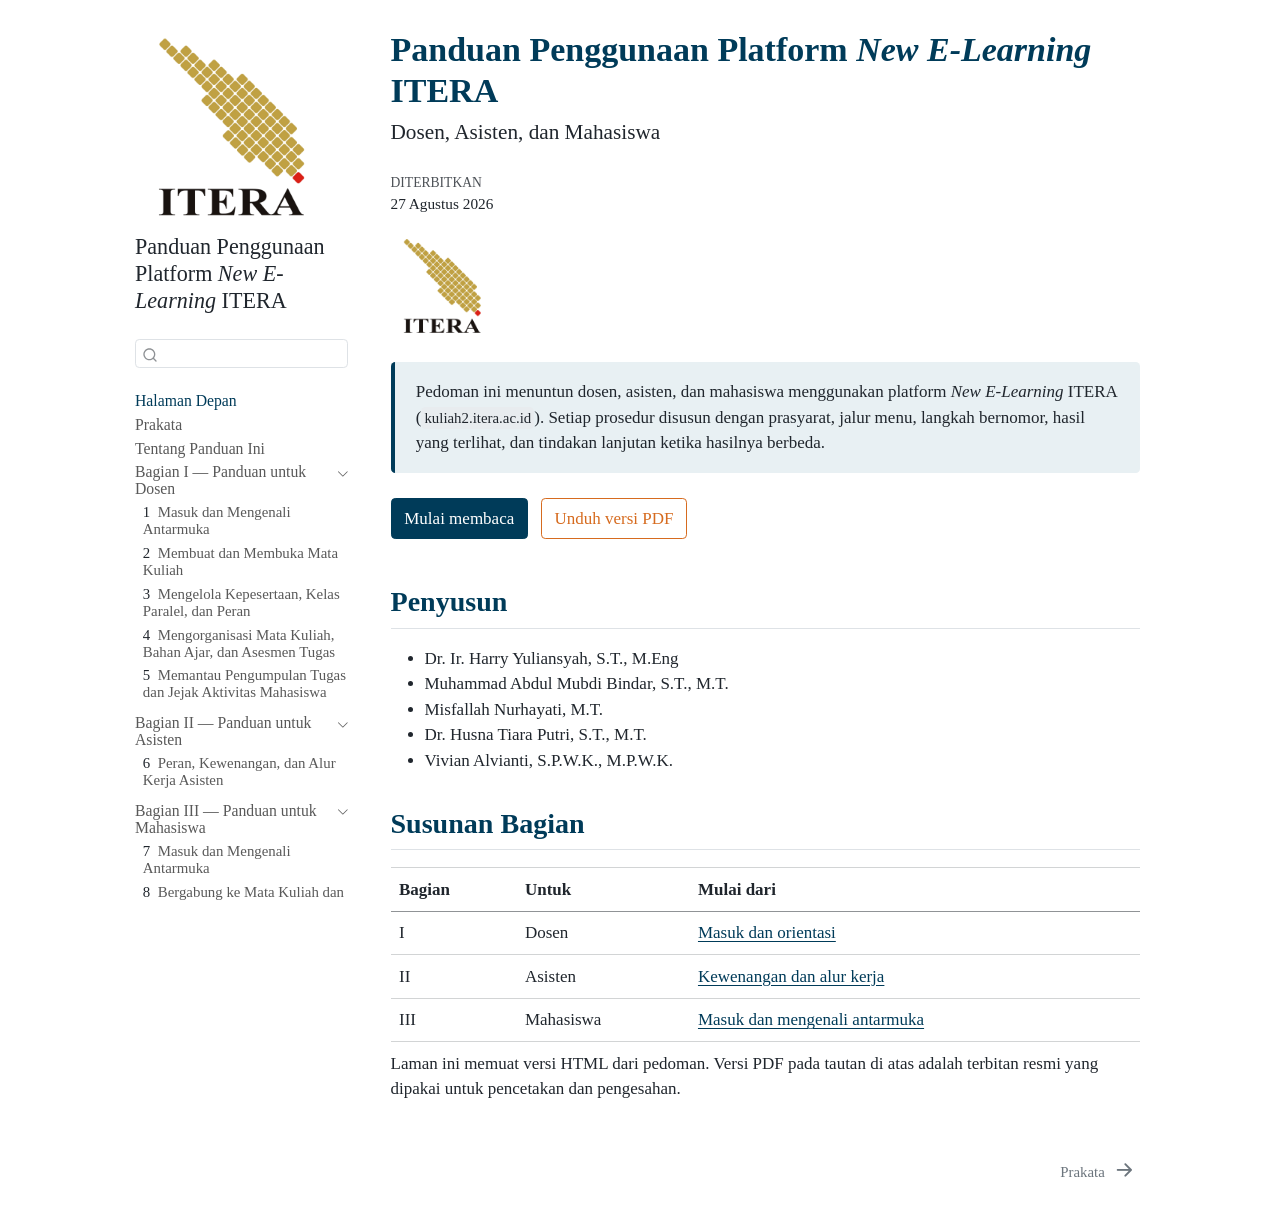
==== docs/index.html @ 7b5446f5 "build(terbit): terbitkan pedoman sebagai laman di docs/ Pedoman sebelumnya hanya terbit sebagai PDF." ====
<!DOCTYPE html>
<html xmlns="http://www.w3.org/1999/xhtml" lang="id" xml:lang="id"><head>

<meta charset="utf-8">
<meta name="generator" content="quarto-1.10.19">

<meta name="viewport" content="width=device-width, initial-scale=1.0, user-scalable=yes">


<title>Panduan Penggunaan Platform New E-Learning ITERA</title>
<style>
/* Default styles provided by pandoc.
** See https://pandoc.org/MANUAL.html#variables-for-html for config info.
*/
span.smallcaps{font-variant: small-caps;}
div.columns{display: flex; gap: 1.5em;}
div.column{flex: auto;}
@media screen {
div.columns{gap: min(4vw, 1.5em);}
div.column{overflow-x: auto;}
}
div.hanging-indent{margin-left: 1.5em; text-indent: -1.5em;}
ul.task-list{list-style: none;}
ul.task-list li input[type="checkbox"] {
  width: 0.8em;
  margin: 0 0.8em 0.2em -1em; /* quarto-specific, see https://github.com/quarto-dev/quarto-cli/issues/4556 */ 
  vertical-align: middle;
}
</style>


<script src="site_libs/quarto-nav/quarto-nav.js"></script>
<script src="site_libs/quarto-nav/headroom.min.js"></script>
<script src="site_libs/clipboard/clipboard.min.js"></script>
<script src="site_libs/quarto-search/autocomplete.umd.js"></script>
<script src="site_libs/quarto-search/fuse.min.js"></script>
<script src="site_libs/quarto-search/quarto-search.js"></script>
<meta name="quarto:offset" content="./">
<link href="./prakata.html" rel="next">
<script src="site_libs/quarto-html/quarto.js" type="module"></script>
<script src="site_libs/quarto-html/tabsets/tabsets.js" type="module"></script>
<script src="site_libs/quarto-html/popper.min.js"></script>
<script src="site_libs/quarto-html/tippy.umd.min.js"></script>
<script src="site_libs/quarto-html/anchor.min.js"></script>
<link href="site_libs/quarto-html/tippy.css" rel="stylesheet">
<link href="site_libs/quarto-html/quarto-syntax-highlighting-ee0d825c001f130fb265e92dcb17fa1f.css" rel="stylesheet" class="quarto-color-scheme" id="quarto-text-highlighting-styles">
<link href="site_libs/quarto-html/quarto-syntax-highlighting-dark-86a2d7ae3330a5c8f2af512998a51a4c.css" rel="stylesheet" class="quarto-color-scheme quarto-color-alternate" id="quarto-text-highlighting-styles">
<link href="site_libs/quarto-html/quarto-syntax-highlighting-ee0d825c001f130fb265e92dcb17fa1f.css" rel="stylesheet" class="quarto-color-scheme-extra" id="quarto-text-highlighting-styles">
<script src="site_libs/bootstrap/bootstrap.min.js"></script>
<link href="site_libs/bootstrap/bootstrap-icons.css" rel="stylesheet">
<link href="site_libs/bootstrap/bootstrap-3ed409b4e100c8c12b97e3dce972414c.min.css" rel="stylesheet" append-hash="true" class="quarto-color-scheme" id="quarto-bootstrap" data-mode="light">
<link href="site_libs/bootstrap/bootstrap-dark-3ed409b4e100c8c12b97e3dce972414c.min.css" rel="stylesheet" append-hash="true" class="quarto-color-scheme quarto-color-alternate" id="quarto-bootstrap" data-mode="light">
<link href="site_libs/bootstrap/bootstrap-3ed409b4e100c8c12b97e3dce972414c.min.css" rel="stylesheet" append-hash="true" class="quarto-color-scheme-extra" id="quarto-bootstrap" data-mode="light">
<script id="quarto-search-options" type="application/json">{
  "location": "sidebar",
  "copy-button": false,
  "collapse-after": 3,
  "panel-placement": "start",
  "type": "textbox",
  "limit": 50,
  "keyboard-shortcut": [
    "f",
    "/",
    "s"
  ],
  "show-item-context": false,
  "language": {
    "search-no-results-text": "Tidak ada hasil",
    "search-matching-documents-text": "dokumen cocok",
    "search-copy-link-title": "Salin tautan untuk mencari",
    "search-hide-matches-text": "Sembunyikan kecocokan lainnya",
    "search-more-match-text": "kecocokan lainnya di dokumen ini",
    "search-more-matches-text": "kecocokan lainnya di dokumen ini",
    "search-clear-button-title": "Hapus",
    "search-text-placeholder": "",
    "search-detached-cancel-button-title": "Batal",
    "search-submit-button-title": "Kirim",
    "search-label": "Mencari"
  }
}</script>


<link rel="stylesheet" href="_shared/laman.css">
</head>

<body class="nav-sidebar floating fullcontent quarto-light">

<div id="quarto-search-results"></div>
  <header id="quarto-header" class="headroom fixed-top">
  <nav class="quarto-secondary-nav">
    <div class="container-fluid d-flex">
      <button type="button" class="quarto-btn-toggle btn" data-bs-toggle="collapse" role="button" data-bs-target=".quarto-sidebar-collapse-item" aria-controls="quarto-sidebar" aria-expanded="false" aria-label="Alihkan bilah sisi" onclick="if (window.quartoToggleHeadroom) { window.quartoToggleHeadroom(); }">
        <i class="bi bi-layout-text-sidebar-reverse"></i>
      </button>
        <nav class="quarto-page-breadcrumbs" aria-label="breadcrumb"><ol class="breadcrumb"><li class="breadcrumb-item"><a href="./index.html">Halaman Depan</a></li></ol></nav>
        <a class="flex-grow-1" role="navigation" data-bs-toggle="collapse" data-bs-target=".quarto-sidebar-collapse-item" aria-controls="quarto-sidebar" aria-expanded="false" aria-label="Alihkan bilah sisi" onclick="if (window.quartoToggleHeadroom) { window.quartoToggleHeadroom(); }">      
        </a>
      <button type="button" class="btn quarto-search-button" aria-label="Mencari" onclick="window.quartoOpenSearch();">
        <i class="bi bi-search"></i>
      </button>
    </div>
  </nav>
</header>
<!-- content -->
<div id="quarto-content" class="quarto-container page-columns page-rows-contents page-layout-article">
<!-- sidebar -->
  <nav id="quarto-sidebar" class="sidebar collapse collapse-horizontal quarto-sidebar-collapse-item sidebar-navigation floating overflow-auto">
    <div class="pt-lg-2 mt-2 text-left sidebar-header sidebar-header-stacked">
      <a href="./index.html" class="sidebar-logo-link">
      <img src="./assets/images/logo-itera.png" alt="" class="sidebar-logo light-content py-0 d-lg-inline d-none">
      <img src="./assets/images/logo-itera.png" alt="" class="sidebar-logo dark-content py-0 d-lg-inline d-none">
      </a>
    <div class="sidebar-title mb-0 py-0">
      <a href="./">Panduan Penggunaan Platform <em>New E-Learning</em> ITERA</a> 
    </div>
      </div>
        <div class="mt-2 flex-shrink-0 align-items-center">
        <div class="sidebar-search">
        <div id="quarto-search" class="" title="Mencari"></div>
        </div>
        </div>
    <div class="sidebar-menu-container"> 
    <ul class="list-unstyled mt-1">
        <li class="sidebar-item">
  <div class="sidebar-item-container"> 
  <a href="./index.html" class="sidebar-item-text sidebar-link active">
 <span class="menu-text">Halaman Depan</span></a>
  </div>
</li>
        <li class="sidebar-item">
  <div class="sidebar-item-container"> 
  <a href="./prakata.html" class="sidebar-item-text sidebar-link">
 <span class="menu-text">Prakata</span></a>
  </div>
</li>
        <li class="sidebar-item">
  <div class="sidebar-item-container"> 
  <a href="./tentang-panduan.html" class="sidebar-item-text sidebar-link">
 <span class="menu-text">Tentang Panduan Ini</span></a>
  </div>
</li>
        <li class="sidebar-item sidebar-item-section">
      <div class="sidebar-item-container"> 
            <a class="sidebar-item-text sidebar-link text-start" data-bs-toggle="collapse" data-bs-target="#quarto-sidebar-section-1" role="navigation" aria-expanded="true">
 <span class="menu-text">Bagian I — Panduan untuk Dosen</span></a>
          <a class="sidebar-item-toggle text-start" data-bs-toggle="collapse" data-bs-target="#quarto-sidebar-section-1" role="navigation" aria-expanded="true" aria-label="Alihkan bagian">
            <i class="bi bi-chevron-right ms-2"></i>
          </a> 
      </div>
      <ul id="quarto-sidebar-section-1" class="collapse list-unstyled sidebar-section depth1 show">  
          <li class="sidebar-item">
  <div class="sidebar-item-container"> 
  <a href="./dosen/01-login-orientasi.html" class="sidebar-item-text sidebar-link">
 <span class="menu-text"><span class="chapter-number">1</span>&nbsp; <span class="chapter-title">Masuk dan Mengenali Antarmuka</span></span></a>
  </div>
</li>
          <li class="sidebar-item">
  <div class="sidebar-item-container"> 
  <a href="./dosen/02-mata-kuliah.html" class="sidebar-item-text sidebar-link">
 <span class="menu-text"><span class="chapter-number">2</span>&nbsp; <span class="chapter-title">Membuat dan Membuka Mata Kuliah</span></span></a>
  </div>
</li>
          <li class="sidebar-item">
  <div class="sidebar-item-container"> 
  <a href="./dosen/03-kepesertaan-kelas-dan-peran.html" class="sidebar-item-text sidebar-link">
 <span class="menu-text"><span class="chapter-number">3</span>&nbsp; <span class="chapter-title">Mengelola Kepesertaan, Kelas Paralel, dan Peran</span></span></a>
  </div>
</li>
          <li class="sidebar-item">
  <div class="sidebar-item-container"> 
  <a href="./dosen/04-organisasi-materi-dan-asesmen.html" class="sidebar-item-text sidebar-link">
 <span class="menu-text"><span class="chapter-number">4</span>&nbsp; <span class="chapter-title">Mengorganisasi Mata Kuliah, Bahan Ajar, dan Asesmen Tugas</span></span></a>
  </div>
</li>
          <li class="sidebar-item">
  <div class="sidebar-item-container"> 
  <a href="./dosen/05-pemantauan-dan-laporan.html" class="sidebar-item-text sidebar-link">
 <span class="menu-text"><span class="chapter-number">5</span>&nbsp; <span class="chapter-title">Memantau Pengumpulan Tugas dan Jejak Aktivitas Mahasiswa</span></span></a>
  </div>
</li>
      </ul>
  </li>
        <li class="sidebar-item sidebar-item-section">
      <div class="sidebar-item-container"> 
            <a class="sidebar-item-text sidebar-link text-start" data-bs-toggle="collapse" data-bs-target="#quarto-sidebar-section-2" role="navigation" aria-expanded="true">
 <span class="menu-text">Bagian II — Panduan untuk Asisten</span></a>
          <a class="sidebar-item-toggle text-start" data-bs-toggle="collapse" data-bs-target="#quarto-sidebar-section-2" role="navigation" aria-expanded="true" aria-label="Alihkan bagian">
            <i class="bi bi-chevron-right ms-2"></i>
          </a> 
      </div>
      <ul id="quarto-sidebar-section-2" class="collapse list-unstyled sidebar-section depth1 show">  
          <li class="sidebar-item">
  <div class="sidebar-item-container"> 
  <a href="./asisten/01-kewenangan-dan-alur-kerja.html" class="sidebar-item-text sidebar-link">
 <span class="menu-text"><span class="chapter-number">6</span>&nbsp; <span class="chapter-title">Peran, Kewenangan, dan Alur Kerja Asisten</span></span></a>
  </div>
</li>
      </ul>
  </li>
        <li class="sidebar-item sidebar-item-section">
      <div class="sidebar-item-container"> 
            <a class="sidebar-item-text sidebar-link text-start" data-bs-toggle="collapse" data-bs-target="#quarto-sidebar-section-3" role="navigation" aria-expanded="true">
 <span class="menu-text">Bagian III — Panduan untuk Mahasiswa</span></a>
          <a class="sidebar-item-toggle text-start" data-bs-toggle="collapse" data-bs-target="#quarto-sidebar-section-3" role="navigation" aria-expanded="true" aria-label="Alihkan bagian">
            <i class="bi bi-chevron-right ms-2"></i>
          </a> 
      </div>
      <ul id="quarto-sidebar-section-3" class="collapse list-unstyled sidebar-section depth1 show">  
          <li class="sidebar-item">
  <div class="sidebar-item-container"> 
  <a href="./mahasiswa/login-dan-orientasi.html" class="sidebar-item-text sidebar-link">
 <span class="menu-text"><span class="chapter-number">7</span>&nbsp; <span class="chapter-title">Masuk dan Mengenali Antarmuka</span></span></a>
  </div>
</li>
          <li class="sidebar-item">
  <div class="sidebar-item-container"> 
  <a href="./mahasiswa/bergabung-dan-kelompok.html" class="sidebar-item-text sidebar-link">
 <span class="menu-text"><span class="chapter-number">8</span>&nbsp; <span class="chapter-title">Bergabung ke Mata Kuliah dan Kelompok</span></span></a>
  </div>
</li>
          <li class="sidebar-item">
  <div class="sidebar-item-container"> 
  <a href="./mahasiswa/materi-dan-aktivitas.html" class="sidebar-item-text sidebar-link">
 <span class="menu-text"><span class="chapter-number">9</span>&nbsp; <span class="chapter-title">Mengenal Bahan Ajar dan Menyiapkan Tugas</span></span></a>
  </div>
</li>
          <li class="sidebar-item">
  <div class="sidebar-item-container"> 
  <a href="./mahasiswa/pengumpulan-tugas.html" class="sidebar-item-text sidebar-link">
 <span class="menu-text"><span class="chapter-number">10</span>&nbsp; <span class="chapter-title">Mengumpulkan Tugas dan Mengerjakan Kuis</span></span></a>
  </div>
</li>
      </ul>
  </li>
    </ul>
    </div>
</nav>
<div id="quarto-sidebar-glass" class="quarto-sidebar-collapse-item" data-bs-toggle="collapse" data-bs-target=".quarto-sidebar-collapse-item"></div>
<!-- margin-sidebar -->
    
<!-- main -->
<main class="content" id="quarto-document-content">

<header id="title-block-header" class="quarto-title-block default">
<div class="quarto-title">
<h1 class="title">Panduan Penggunaan Platform <em>New E-Learning</em> ITERA</h1>
<p class="subtitle lead">Dosen, Asisten, dan Mahasiswa</p>
</div>



<div class="quarto-title-meta">

    
    <div>
    <div class="quarto-title-meta-heading">Diterbitkan</div>
    <div class="quarto-title-meta-contents">
      <p class="date">27 Agustus 2026</p>
    </div>
  </div>
  
    
  </div>
  


</header>


<section id="lembar-pengesahan" class="level1 unnumbered unlisted">
<h1 class="unnumbered unlisted">Lembar Pengesahan</h1>
<div style="page-break-after: always;"></div>
<p><img src="assets/images/logo-itera.png" class="laman-logo img-fluid"></p>
<div class="laman-pembuka">
<p>Pedoman ini menuntun dosen, asisten, dan mahasiswa menggunakan platform <em>New E-Learning</em> ITERA (<code>kuliah2.itera.ac.id</code>). Setiap prosedur disusun dengan prasyarat, jalur menu, langkah bernomor, hasil yang terlihat, dan tindakan lanjutan ketika hasilnya berbeda.</p>
</div>
<p><a href="./prakata.html" class="btn btn-primary laman-tombol">Mulai membaca</a> <a href="Panduan-Moodle-ITERA.pdf" class="btn btn-outline-secondary laman-tombol">Unduh versi PDF</a></p>
<section id="penyusun" class="level2 unnumbered">
<h2 class="unnumbered anchored" data-anchor-id="penyusun">Penyusun</h2>
<ul>
<li>Dr.&nbsp;Ir. Harry Yuliansyah, S.T., M.Eng</li>
<li>Muhammad Abdul Mubdi Bindar, S.T., M.T.</li>
<li>Misfallah Nurhayati, M.T.</li>
<li>Dr.&nbsp;Husna Tiara Putri, S.T., M.T.</li>
<li>Vivian Alvianti, S.P.W.K., M.P.W.K.</li>
</ul>
</section>
<section id="susunan-bagian" class="level2 unnumbered">
<h2 class="unnumbered anchored" data-anchor-id="susunan-bagian">Susunan Bagian</h2>
<table class="caption-top table">
<thead>
<tr class="header">
<th>Bagian</th>
<th>Untuk</th>
<th>Mulai dari</th>
</tr>
</thead>
<tbody>
<tr class="odd">
<td>I</td>
<td>Dosen</td>
<td><a href="./dosen/01-login-orientasi.html">Masuk dan orientasi</a></td>
</tr>
<tr class="even">
<td>II</td>
<td>Asisten</td>
<td><a href="./asisten/01-kewenangan-dan-alur-kerja.html">Kewenangan dan alur kerja</a></td>
</tr>
<tr class="odd">
<td>III</td>
<td>Mahasiswa</td>
<td><a href="./mahasiswa/login-dan-orientasi.html">Masuk dan mengenali antarmuka</a></td>
</tr>
</tbody>
</table>
<p>Laman ini memuat versi HTML dari pedoman. Versi PDF pada tautan di atas adalah terbitan resmi yang dipakai untuk pencetakan dan pengesahan.</p>


</section>
</section>

</main> <!-- /main -->
<script id="quarto-html-after-body" type="application/javascript">
  window.document.addEventListener("DOMContentLoaded", function (event) {
    const icon = "";
    const anchorJS = new window.AnchorJS();
    anchorJS.options = {
      placement: 'right',
      icon: icon
    };
    anchorJS.add('.anchored');
    const isCodeAnnotation = (el) => {
      for (const clz of el.classList) {
        if (clz.startsWith('code-annotation-')) {                     
          return true;
        }
      }
      return false;
    }
    const onCopySuccess = function(e) {
      // button target
      const button = e.trigger;
      // don't keep focus
      button.blur();
      // flash "checked"
      button.classList.add('code-copy-button-checked');
      var currentTitle = button.getAttribute("title");
      button.setAttribute("title", "Disalin!");
      let tooltip;
      if (window.bootstrap) {
        button.setAttribute("data-bs-toggle", "tooltip");
        button.setAttribute("data-bs-placement", "left");
        button.setAttribute("data-bs-title", "Disalin!");
        tooltip = new bootstrap.Tooltip(button, 
          { trigger: "manual", 
            customClass: "code-copy-button-tooltip",
            offset: [0, -8]});
        tooltip.show();    
      }
      setTimeout(function() {
        if (tooltip) {
          tooltip.hide();
          button.removeAttribute("data-bs-title");
          button.removeAttribute("data-bs-toggle");
          button.removeAttribute("data-bs-placement");
        }
        button.setAttribute("title", currentTitle);
        button.classList.remove('code-copy-button-checked');
      }, 1000);
      // clear code selection
      e.clearSelection();
    }
    const getTextToCopy = function(trigger) {
      const outerScaffold = trigger.parentElement.cloneNode(true);
      const codeEl = outerScaffold.querySelector('code');
      for (const childEl of codeEl.children) {
        if (isCodeAnnotation(childEl)) {
          childEl.remove();
        }
      }
      return codeEl.innerText;
    }
    const clipboard = new window.ClipboardJS('.code-copy-button:not([data-in-quarto-modal])', {
      text: getTextToCopy
    });
    clipboard.on('success', onCopySuccess);
    if (window.document.getElementById('quarto-embedded-source-code-modal')) {
      const clipboardModal = new window.ClipboardJS('.code-copy-button[data-in-quarto-modal]', {
        text: getTextToCopy,
        container: window.document.getElementById('quarto-embedded-source-code-modal')
      });
      clipboardModal.on('success', onCopySuccess);
    }
      var localhostRegex = new RegExp(/^(?:http|https):\/\/localhost\:?[0-9]*\//);
      var mailtoRegex = new RegExp(/^mailto:/);
        var filterRegex = new RegExp('/' + window.location.host + '/');
      var isInternal = (href) => {
          return filterRegex.test(href) || localhostRegex.test(href) || mailtoRegex.test(href);
      }
      // Inspect non-navigation links and adorn them if external
     var links = window.document.querySelectorAll('a[href]:not(.nav-link):not(.navbar-brand):not(.toc-action):not(.sidebar-link):not(.sidebar-item-toggle):not(.pagination-link):not(.no-external):not([aria-hidden]):not(.dropdown-item):not(.quarto-navigation-tool):not(.about-link)');
      for (var i=0; i<links.length; i++) {
        const link = links[i];
        if (!isInternal(link.href)) {
          // undo the damage that might have been done by quarto-nav.js in the case of
          // links that we want to consider external
          if (link.dataset.originalHref !== undefined) {
            link.href = link.dataset.originalHref;
          }
        }
      }
    function tippyHover(el, contentFn, onTriggerFn, onUntriggerFn) {
      const config = {
        allowHTML: true,
        maxWidth: 500,
        delay: 100,
        arrow: false,
        appendTo: function(el) {
            return el.parentElement;
        },
        interactive: true,
        interactiveBorder: 10,
        theme: 'quarto',
        placement: 'bottom-start',
      };
      if (contentFn) {
        config.content = contentFn;
      }
      if (onTriggerFn) {
        config.onTrigger = onTriggerFn;
      }
      if (onUntriggerFn) {
        config.onUntrigger = onUntriggerFn;
      }
      window.tippy(el, config); 
    }
    const noterefs = window.document.querySelectorAll('a[role="doc-noteref"]');
    for (var i=0; i<noterefs.length; i++) {
      const ref = noterefs[i];
      tippyHover(ref, function() {
        // use id or data attribute instead here
        let href = ref.getAttribute('data-footnote-href') || ref.getAttribute('href');
        try { href = new URL(href).hash; } catch {}
        const id = href.replace(/^#\/?/, "");
        const note = window.document.getElementById(id);
        if (note) {
          return note.innerHTML;
        } else {
          return "";
        }
      });
    }
    const xrefs = window.document.querySelectorAll('a.quarto-xref');
    const processXRef = (id, note) => {
      // Strip column container classes
      const stripColumnClz = (el) => {
        el.classList.remove("page-full", "page-columns");
        if (el.children) {
          for (const child of el.children) {
            stripColumnClz(child);
          }
        }
      }
      stripColumnClz(note)
      if (id === null || id.startsWith('sec-')) {
        // Special case sections, only their first couple elements
        const container = document.createElement("div");
        if (note.children && note.children.length > 2) {
          container.appendChild(note.children[0].cloneNode(true));
          for (let i = 1; i < note.children.length; i++) {
            const child = note.children[i];
            if (child.tagName === "P" && child.innerText === "") {
              continue;
            } else {
              container.appendChild(child.cloneNode(true));
              break;
            }
          }
          if (window.Quarto?.typesetMath) {
            window.Quarto.typesetMath(container);
          }
          return container.innerHTML
        } else {
          if (window.Quarto?.typesetMath) {
            window.Quarto.typesetMath(note);
          }
          return note.innerHTML;
        }
      } else {
        // Remove any anchor links if they are present
        const anchorLink = note.querySelector('a.anchorjs-link');
        if (anchorLink) {
          anchorLink.remove();
        }
        if (window.Quarto?.typesetMath) {
          window.Quarto.typesetMath(note);
        }
        if (note.classList.contains("callout")) {
          return note.outerHTML;
        } else {
          return note.innerHTML;
        }
      }
    }
    for (var i=0; i<xrefs.length; i++) {
      const xref = xrefs[i];
      tippyHover(xref, undefined, function(instance) {
        instance.disable();
        let url = xref.getAttribute('href');
        let hash = undefined; 
        if (url.startsWith('#')) {
          hash = url;
        } else {
          try { hash = new URL(url).hash; } catch {}
        }
        if (hash) {
          const id = hash.replace(/^#\/?/, "");
          const note = window.document.getElementById(id);
          if (note !== null) {
            try {
              const html = processXRef(id, note.cloneNode(true));
              instance.setContent(html);
            } finally {
              instance.enable();
              instance.show();
            }
          } else {
            // See if we can fetch this
            fetch(url.split('#')[0])
            .then(res => res.text())
            .then(html => {
              const parser = new DOMParser();
              const htmlDoc = parser.parseFromString(html, "text/html");
              const note = htmlDoc.getElementById(id);
              if (note !== null) {
                const html = processXRef(id, note);
                instance.setContent(html);
              } 
            }).finally(() => {
              instance.enable();
              instance.show();
            });
          }
        } else {
          // See if we can fetch a full url (with no hash to target)
          // This is a special case and we should probably do some content thinning / targeting
          fetch(url)
          .then(res => res.text())
          .then(html => {
            const parser = new DOMParser();
            const htmlDoc = parser.parseFromString(html, "text/html");
            const note = htmlDoc.querySelector('main.content');
            if (note !== null) {
              // This should only happen for chapter cross references
              // (since there is no id in the URL)
              // remove the first header
              if (note.children.length > 0 && note.children[0].tagName === "HEADER") {
                note.children[0].remove();
              }
              const html = processXRef(null, note);
              instance.setContent(html);
            } 
          }).finally(() => {
            instance.enable();
            instance.show();
          });
        }
      }, function(instance) {
      });
    }
        let selectedAnnoteEl;
        const selectorForAnnotation = ( cell, annotation) => {
          let cellAttr = 'data-code-cell="' + cell + '"';
          let lineAttr = 'data-code-annotation="' +  annotation + '"';
          const selector = 'span[' + cellAttr + '][' + lineAttr + ']';
          return selector;
        }
        const selectCodeLines = (annoteEl) => {
          const doc = window.document;
          const targetCell = annoteEl.getAttribute("data-target-cell");
          const targetAnnotation = annoteEl.getAttribute("data-target-annotation");
          const annoteSpan = window.document.querySelector(selectorForAnnotation(targetCell, targetAnnotation));
          const lines = annoteSpan.getAttribute("data-code-lines").split(",");
          const lineIds = lines.map((line) => {
            return targetCell + "-" + line;
          })
          let top = null;
          let height = null;
          let parent = null;
          if (lineIds.length > 0) {
              //compute the position of the single el (top and bottom and make a div)
              const el = window.document.getElementById(lineIds[0]);
              top = el.offsetTop;
              height = el.offsetHeight;
              parent = el.parentElement.parentElement;
            if (lineIds.length > 1) {
              const lastEl = window.document.getElementById(lineIds[lineIds.length - 1]);
              const bottom = lastEl.offsetTop + lastEl.offsetHeight;
              height = bottom - top;
            }
            if (top !== null && height !== null && parent !== null) {
              // cook up a div (if necessary) and position it 
              let div = window.document.getElementById("code-annotation-line-highlight");
              if (div === null) {
                div = window.document.createElement("div");
                div.setAttribute("id", "code-annotation-line-highlight");
                div.style.position = 'absolute';
                parent.appendChild(div);
              }
              div.style.top = top - 2 + "px";
              div.style.height = height + 4 + "px";
              div.style.left = 0;
              let gutterDiv = window.document.getElementById("code-annotation-line-highlight-gutter");
              if (gutterDiv === null) {
                gutterDiv = window.document.createElement("div");
                gutterDiv.setAttribute("id", "code-annotation-line-highlight-gutter");
                gutterDiv.style.position = 'absolute';
                const codeCell = window.document.getElementById(targetCell);
                const gutter = codeCell.querySelector('.code-annotation-gutter');
                gutter.appendChild(gutterDiv);
              }
              gutterDiv.style.top = top - 2 + "px";
              gutterDiv.style.height = height + 4 + "px";
            }
            selectedAnnoteEl = annoteEl;
          }
        };
        const unselectCodeLines = () => {
          const elementsIds = ["code-annotation-line-highlight", "code-annotation-line-highlight-gutter"];
          elementsIds.forEach((elId) => {
            const div = window.document.getElementById(elId);
            if (div) {
              div.remove();
            }
          });
          selectedAnnoteEl = undefined;
        };
          // Handle positioning of the toggle
      window.addEventListener(
        "resize",
        throttle(() => {
          elRect = undefined;
          if (selectedAnnoteEl) {
            selectCodeLines(selectedAnnoteEl);
          }
        }, 10)
      );
      function throttle(fn, ms) {
      let throttle = false;
      let timer;
        return (...args) => {
          if(!throttle) { // first call gets through
              fn.apply(this, args);
              throttle = true;
          } else { // all the others get throttled
              if(timer) clearTimeout(timer); // cancel #2
              timer = setTimeout(() => {
                fn.apply(this, args);
                timer = throttle = false;
              }, ms);
          }
        };
      }
        // Attach click handler to the DT
        const annoteDls = window.document.querySelectorAll('dt[data-target-cell]');
        for (const annoteDlNode of annoteDls) {
          annoteDlNode.addEventListener('click', (event) => {
            const clickedEl = event.target;
            if (clickedEl !== selectedAnnoteEl) {
              unselectCodeLines();
              const activeEl = window.document.querySelector('dt[data-target-cell].code-annotation-active');
              if (activeEl) {
                activeEl.classList.remove('code-annotation-active');
              }
              selectCodeLines(clickedEl);
              clickedEl.classList.add('code-annotation-active');
            } else {
              // Unselect the line
              unselectCodeLines();
              clickedEl.classList.remove('code-annotation-active');
            }
          });
        }
    const findCites = (el) => {
      const parentEl = el.parentElement;
      if (parentEl) {
        const cites = parentEl.dataset.cites;
        if (cites) {
          return {
            el,
            cites: cites.split(' ')
          };
        } else {
          return findCites(el.parentElement)
        }
      } else {
        return undefined;
      }
    };
    var bibliorefs = window.document.querySelectorAll('a[role="doc-biblioref"]');
    for (var i=0; i<bibliorefs.length; i++) {
      const ref = bibliorefs[i];
      const citeInfo = findCites(ref);
      if (citeInfo) {
        tippyHover(citeInfo.el, function() {
          var popup = window.document.createElement('div');
          citeInfo.cites.forEach(function(cite) {
            var citeDiv = window.document.createElement('div');
            citeDiv.classList.add('hanging-indent');
            citeDiv.classList.add('csl-entry');
            var biblioDiv = window.document.getElementById('ref-' + cite);
            if (biblioDiv) {
              citeDiv.innerHTML = biblioDiv.innerHTML;
            }
            popup.appendChild(citeDiv);
          });
          return popup.innerHTML;
        });
      }
    }
  });
  </script>
<nav class="page-navigation">
  <div class="nav-page nav-page-previous">
  </div>
  <div class="nav-page nav-page-next">
      <a href="./prakata.html" class="pagination-link" aria-label="Prakata">
        <span class="nav-page-text">Prakata</span> <i class="bi bi-arrow-right-short"></i>
      </a>
  </div>
</nav>
</div> <!-- /content -->




</body></html>
---- docs/site_libs/quarto-html/tippy.css ----
.tippy-box[data-animation=fade][data-state=hidden]{opacity:0}[data-tippy-root]{max-width:calc(100vw - 10px)}.tippy-box{position:relative;background-color:#333;color:#fff;border-radius:4px;font-size:14px;line-height:1.4;white-space:normal;outline:0;transition-property:transform,visibility,opacity}.tippy-box[data-placement^=top]>.tippy-arrow{bottom:0}.tippy-box[data-placement^=top]>.tippy-arrow:before{bottom:-7px;left:0;border-width:8px 8px 0;border-top-color:initial;transform-origin:center top}.tippy-box[data-placement^=bottom]>.tippy-arrow{top:0}.tippy-box[data-placement^=bottom]>.tippy-arrow:before{top:-7px;left:0;border-width:0 8px 8px;border-bottom-color:initial;transform-origin:center bottom}.tippy-box[data-placement^=left]>.tippy-arrow{right:0}.tippy-box[data-placement^=left]>.tippy-arrow:before{border-width:8px 0 8px 8px;border-left-color:initial;right:-7px;transform-origin:center left}.tippy-box[data-placement^=right]>.tippy-arrow{left:0}.tippy-box[data-placement^=right]>.tippy-arrow:before{left:-7px;border-width:8px 8px 8px 0;border-right-color:initial;transform-origin:center right}.tippy-box[data-inertia][data-state=visible]{transition-timing-function:cubic-bezier(.54,1.5,.38,1.11)}.tippy-arrow{width:16px;height:16px;color:#333}.tippy-arrow:before{content:"";position:absolute;border-color:transparent;border-style:solid}.tippy-content{position:relative;padding:5px 9px;z-index:1}
---- docs/site_libs/quarto-html/quarto-syntax-highlighting-ee0d825c001f130fb265e92dcb17fa1f.css ----
/* quarto syntax highlight colors */
:root {
  --quarto-hl-ot-color: #003B4F;
  --quarto-hl-at-color: #657422;
  --quarto-hl-ss-color: #20794D;
  --quarto-hl-an-color: #5E5E5E;
  --quarto-hl-fu-color: #4758AB;
  --quarto-hl-st-color: #20794D;
  --quarto-hl-cf-color: #003B4F;
  --quarto-hl-op-color: #5E5E5E;
  --quarto-hl-er-color: #AD0000;
  --quarto-hl-bn-color: #AD0000;
  --quarto-hl-al-color: #AD0000;
  --quarto-hl-va-color: #111111;
  --quarto-hl-bu-color: inherit;
  --quarto-hl-ex-color: inherit;
  --quarto-hl-pp-color: #AD0000;
  --quarto-hl-in-color: #5E5E5E;
  --quarto-hl-vs-color: #20794D;
  --quarto-hl-wa-color: #5E5E5E;
  --quarto-hl-do-color: #5E5E5E;
  --quarto-hl-im-color: #00769E;
  --quarto-hl-ch-color: #20794D;
  --quarto-hl-dt-color: #AD0000;
  --quarto-hl-fl-color: #AD0000;
  --quarto-hl-co-color: #5E5E5E;
  --quarto-hl-cv-color: #5E5E5E;
  --quarto-hl-cn-color: #8f5902;
  --quarto-hl-sc-color: #5E5E5E;
  --quarto-hl-dv-color: #AD0000;
  --quarto-hl-kw-color: #003B4F;
}

/* other quarto variables */
:root {
  --quarto-font-monospace: JetBrains Mono;
}

/* syntax highlight based on Pandoc's rules */
pre > code.sourceCode > span {
  color: #003B4F;
}

code.sourceCode > span {
  color: #003B4F;
}

div.sourceCode,
div.sourceCode pre.sourceCode {
  color: #003B4F;
}

/* Normal */
code span {
  color: #003B4F;
}

/* Alert */
code span.al {
  color: #AD0000;
  font-style: inherit;
}

/* Annotation */
code span.an {
  color: #5E5E5E;
  font-style: inherit;
}

/* Attribute */
code span.at {
  color: #657422;
  font-style: inherit;
}

/* BaseN */
code span.bn {
  color: #AD0000;
  font-style: inherit;
}

/* BuiltIn */
code span.bu {
  font-style: inherit;
}

/* ControlFlow */
code span.cf {
  color: #003B4F;
  font-weight: bold;
  font-style: inherit;
}

/* Char */
code span.ch {
  color: #20794D;
  font-style: inherit;
}

/* Constant */
code span.cn {
  color: #8f5902;
  font-style: inherit;
}

/* Comment */
code span.co {
  color: #5E5E5E;
  font-style: inherit;
}

/* CommentVar */
code span.cv {
  color: #5E5E5E;
  font-style: italic;
}

/* Documentation */
code span.do {
  color: #5E5E5E;
  font-style: italic;
}

/* DataType */
code span.dt {
  color: #AD0000;
  font-style: inherit;
}

/* DecVal */
code span.dv {
  color: #AD0000;
  font-style: inherit;
}

/* Error */
code span.er {
  color: #AD0000;
  font-style: inherit;
}

/* Extension */
code span.ex {
  font-style: inherit;
}

/* Float */
code span.fl {
  color: #AD0000;
  font-style: inherit;
}

/* Function */
code span.fu {
  color: #4758AB;
  font-style: inherit;
}

/* Import */
code span.im {
  color: #00769E;
  font-style: inherit;
}

/* Information */
code span.in {
  color: #5E5E5E;
  font-style: inherit;
}

/* Keyword */
code span.kw {
  color: #003B4F;
  font-weight: bold;
  font-style: inherit;
}

/* Operator */
code span.op {
  color: #5E5E5E;
  font-style: inherit;
}

/* Other */
code span.ot {
  color: #003B4F;
  font-style: inherit;
}

/* Preprocessor */
code span.pp {
  color: #AD0000;
  font-style: inherit;
}

/* SpecialChar */
code span.sc {
  color: #5E5E5E;
  font-style: inherit;
}

/* SpecialString */
code span.ss {
  color: #20794D;
  font-style: inherit;
}

/* String */
code span.st {
  color: #20794D;
  font-style: inherit;
}

/* Variable */
code span.va {
  color: #111111;
  font-style: inherit;
}

/* VerbatimString */
code span.vs {
  color: #20794D;
  font-style: inherit;
}

/* Warning */
code span.wa {
  color: #5E5E5E;
  font-style: italic;
}

.prevent-inlining {
  content: "</";
}

/*# sourceMappingURL=7fd9815d4933887f5c9e481e6ab218dc.css.map */
---- docs/site_libs/quarto-html/quarto-syntax-highlighting-dark-86a2d7ae3330a5c8f2af512998a51a4c.css ----
/* quarto syntax highlight colors */
:root {
  --quarto-hl-al-color: #f07178;
  --quarto-hl-an-color: #d4d0ab;
  --quarto-hl-at-color: #00e0e0;
  --quarto-hl-bn-color: #d4d0ab;
  --quarto-hl-bu-color: #abe338;
  --quarto-hl-ch-color: #abe338;
  --quarto-hl-co-color: #f8f8f2;
  --quarto-hl-cv-color: #ffd700;
  --quarto-hl-cn-color: #ffd700;
  --quarto-hl-cf-color: #ffa07a;
  --quarto-hl-dt-color: #ffa07a;
  --quarto-hl-dv-color: #d4d0ab;
  --quarto-hl-do-color: #f8f8f2;
  --quarto-hl-er-color: #f07178;
  --quarto-hl-ex-color: #00e0e0;
  --quarto-hl-fl-color: #d4d0ab;
  --quarto-hl-fu-color: #ffa07a;
  --quarto-hl-im-color: #abe338;
  --quarto-hl-in-color: #d4d0ab;
  --quarto-hl-kw-color: #ffa07a;
  --quarto-hl-op-color: #ffa07a;
  --quarto-hl-ot-color: #00e0e0;
  --quarto-hl-pp-color: #dcc6e0;
  --quarto-hl-re-color: #00e0e0;
  --quarto-hl-sc-color: #abe338;
  --quarto-hl-ss-color: #abe338;
  --quarto-hl-st-color: #abe338;
  --quarto-hl-va-color: #00e0e0;
  --quarto-hl-vs-color: #abe338;
  --quarto-hl-wa-color: #dcc6e0;
}

/* other quarto variables */
:root {
  --quarto-font-monospace: JetBrains Mono;
}

/* syntax highlight based on Pandoc's rules */
pre > code.sourceCode > span {
  color: #f8f8f2;
}

code.sourceCode > span {
  color: #f8f8f2;
}

div.sourceCode,
div.sourceCode pre.sourceCode {
  color: #f8f8f2;
}

/* Normal */
code span {
  color: #f8f8f2;
}

/* Alert */
code span.al {
  color: #f07178;
}

/* Annotation */
code span.an {
  color: #d4d0ab;
}

/* Attribute */
code span.at {
  color: #00e0e0;
}

/* BaseN */
code span.bn {
  color: #d4d0ab;
}

/* BuiltIn */
code span.bu {
  color: #abe338;
}

/* ControlFlow */
code span.cf {
  font-weight: bold;
  color: #ffa07a;
}

/* Char */
code span.ch {
  color: #abe338;
}

/* Constant */
code span.cn {
  color: #ffd700;
}

/* Comment */
code span.co {
  font-style: italic;
  color: #f8f8f2;
}

/* CommentVar */
code span.cv {
  color: #ffd700;
}

/* Documentation */
code span.do {
  color: #f8f8f2;
}

/* DataType */
code span.dt {
  color: #ffa07a;
}

/* DecVal */
code span.dv {
  color: #d4d0ab;
}

/* Error */
code span.er {
  color: #f07178;
  text-decoration: underline;
}

/* Extension */
code span.ex {
  font-weight: bold;
  color: #00e0e0;
}

/* Float */
code span.fl {
  color: #d4d0ab;
}

/* Function */
code span.fu {
  color: #ffa07a;
}

/* Import */
code span.im {
  color: #abe338;
}

/* Information */
code span.in {
  color: #d4d0ab;
}

/* Keyword */
code span.kw {
  font-weight: bold;
  color: #ffa07a;
}

/* Operator */
code span.op {
  color: #ffa07a;
}

/* Other */
code span.ot {
  color: #00e0e0;
}

/* Preprocessor */
code span.pp {
  color: #dcc6e0;
}

/* RegionMarker */
code span.re {
  background-color: #f8f8f2;
  color: #00e0e0;
}

/* SpecialChar */
code span.sc {
  color: #abe338;
}

/* SpecialString */
code span.ss {
  color: #abe338;
}

/* String */
code span.st {
  color: #abe338;
}

/* Variable */
code span.va {
  color: #00e0e0;
}

/* VerbatimString */
code span.vs {
  color: #abe338;
}

/* Warning */
code span.wa {
  color: #dcc6e0;
}

.prevent-inlining {
  content: "</";
}

/*# sourceMappingURL=0ee56840091bf74d8bd106ee3992d15c.css.map */
---- docs/site_libs/quarto-html/quarto-syntax-highlighting-ee0d825c001f130fb265e92dcb17fa1f.css ----
/* quarto syntax highlight colors */
:root {
  --quarto-hl-ot-color: #003B4F;
  --quarto-hl-at-color: #657422;
  --quarto-hl-ss-color: #20794D;
  --quarto-hl-an-color: #5E5E5E;
  --quarto-hl-fu-color: #4758AB;
  --quarto-hl-st-color: #20794D;
  --quarto-hl-cf-color: #003B4F;
  --quarto-hl-op-color: #5E5E5E;
  --quarto-hl-er-color: #AD0000;
  --quarto-hl-bn-color: #AD0000;
  --quarto-hl-al-color: #AD0000;
  --quarto-hl-va-color: #111111;
  --quarto-hl-bu-color: inherit;
  --quarto-hl-ex-color: inherit;
  --quarto-hl-pp-color: #AD0000;
  --quarto-hl-in-color: #5E5E5E;
  --quarto-hl-vs-color: #20794D;
  --quarto-hl-wa-color: #5E5E5E;
  --quarto-hl-do-color: #5E5E5E;
  --quarto-hl-im-color: #00769E;
  --quarto-hl-ch-color: #20794D;
  --quarto-hl-dt-color: #AD0000;
  --quarto-hl-fl-color: #AD0000;
  --quarto-hl-co-color: #5E5E5E;
  --quarto-hl-cv-color: #5E5E5E;
  --quarto-hl-cn-color: #8f5902;
  --quarto-hl-sc-color: #5E5E5E;
  --quarto-hl-dv-color: #AD0000;
  --quarto-hl-kw-color: #003B4F;
}

/* other quarto variables */
:root {
  --quarto-font-monospace: JetBrains Mono;
}

/* syntax highlight based on Pandoc's rules */
pre > code.sourceCode > span {
  color: #003B4F;
}

code.sourceCode > span {
  color: #003B4F;
}

div.sourceCode,
div.sourceCode pre.sourceCode {
  color: #003B4F;
}

/* Normal */
code span {
  color: #003B4F;
}

/* Alert */
code span.al {
  color: #AD0000;
  font-style: inherit;
}

/* Annotation */
code span.an {
  color: #5E5E5E;
  font-style: inherit;
}

/* Attribute */
code span.at {
  color: #657422;
  font-style: inherit;
}

/* BaseN */
code span.bn {
  color: #AD0000;
  font-style: inherit;
}

/* BuiltIn */
code span.bu {
  font-style: inherit;
}

/* ControlFlow */
code span.cf {
  color: #003B4F;
  font-weight: bold;
  font-style: inherit;
}

/* Char */
code span.ch {
  color: #20794D;
  font-style: inherit;
}

/* Constant */
code span.cn {
  color: #8f5902;
  font-style: inherit;
}

/* Comment */
code span.co {
  color: #5E5E5E;
  font-style: inherit;
}

/* CommentVar */
code span.cv {
  color: #5E5E5E;
  font-style: italic;
}

/* Documentation */
code span.do {
  color: #5E5E5E;
  font-style: italic;
}

/* DataType */
code span.dt {
  color: #AD0000;
  font-style: inherit;
}

/* DecVal */
code span.dv {
  color: #AD0000;
  font-style: inherit;
}

/* Error */
code span.er {
  color: #AD0000;
  font-style: inherit;
}

/* Extension */
code span.ex {
  font-style: inherit;
}

/* Float */
code span.fl {
  color: #AD0000;
  font-style: inherit;
}

/* Function */
code span.fu {
  color: #4758AB;
  font-style: inherit;
}

/* Import */
code span.im {
  color: #00769E;
  font-style: inherit;
}

/* Information */
code span.in {
  color: #5E5E5E;
  font-style: inherit;
}

/* Keyword */
code span.kw {
  color: #003B4F;
  font-weight: bold;
  font-style: inherit;
}

/* Operator */
code span.op {
  color: #5E5E5E;
  font-style: inherit;
}

/* Other */
code span.ot {
  color: #003B4F;
  font-style: inherit;
}

/* Preprocessor */
code span.pp {
  color: #AD0000;
  font-style: inherit;
}

/* SpecialChar */
code span.sc {
  color: #5E5E5E;
  font-style: inherit;
}

/* SpecialString */
code span.ss {
  color: #20794D;
  font-style: inherit;
}

/* String */
code span.st {
  color: #20794D;
  font-style: inherit;
}

/* Variable */
code span.va {
  color: #111111;
  font-style: inherit;
}

/* VerbatimString */
code span.vs {
  color: #20794D;
  font-style: inherit;
}

/* Warning */
code span.wa {
  color: #5E5E5E;
  font-style: italic;
}

.prevent-inlining {
  content: "</";
}

/*# sourceMappingURL=7fd9815d4933887f5c9e481e6ab218dc.css.map */
---- docs/_shared/laman.css ----
/* Gaya laman HTML (direktori docs/). Tidak berpengaruh pada keluaran PDF
   Typst, karena berkas ini hanya dipasang pada format html di _quarto.yml. */

/* Lembar pengesahan adalah halaman cetak. Di laman, judulnya digantikan blok
   arahan pada index.qmd; hanya judulnya yang disembunyikan, karena blok arahan
   itu sendiri berada di dalam seksi yang sama. */
#lembar-pengesahan > h1 {
  display: none;
}

.laman-logo {
  display: block;
  width: 6rem;
  height: auto;
  margin-bottom: 1rem;
}

.laman-pembuka {
  border-left: 4px solid #003b59;
  background-color: #e8f0f3;
  border-radius: 0.25rem;
  padding: 1rem 1.25rem;
  margin: 1.5rem 0;
}

.laman-pembuka p:last-child {
  margin-bottom: 0;
}

.laman-tombol {
  margin: 0 0.5rem 0.75rem 0;
}
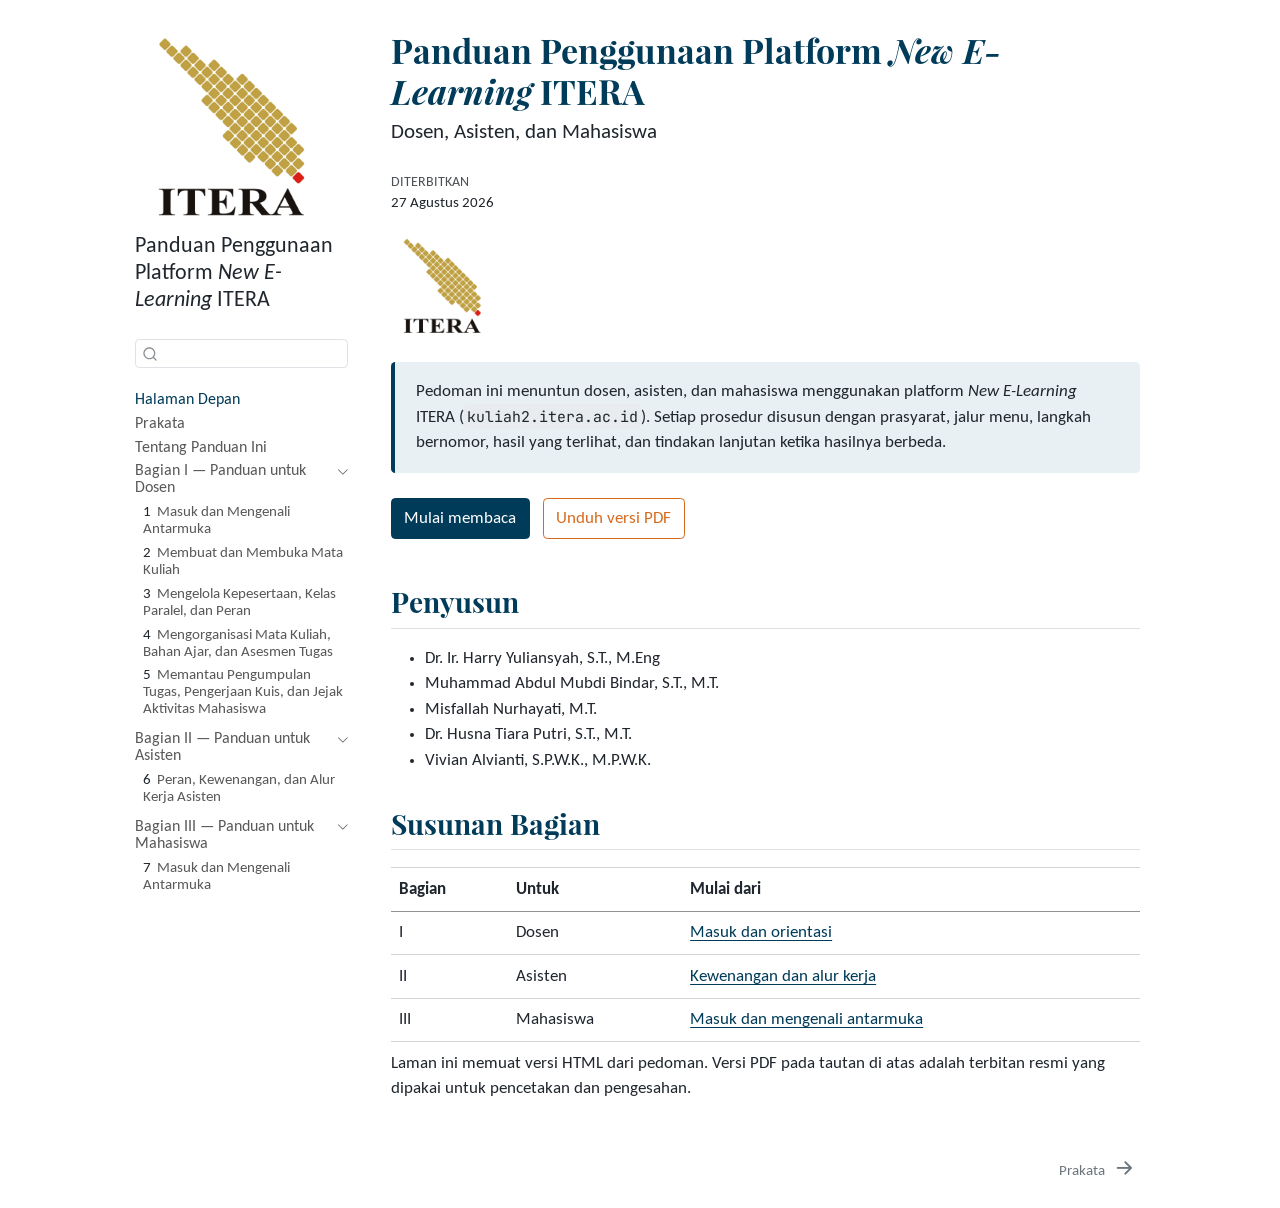
==== commit ae34b7cd: "build(terbit): terbitkan ulang laman dengan bagian kuis Bagian pemantauan kuis pada 05-pemantauan-da" ====
--- a/docs/index.html
+++ b/docs/index.html
@@ -175,7 +175,7 @@
           <li class="sidebar-item">
   <div class="sidebar-item-container"> 
   <a href="./dosen/05-pemantauan-dan-laporan.html" class="sidebar-item-text sidebar-link">
- <span class="menu-text"><span class="chapter-number">5</span>&nbsp; <span class="chapter-title">Memantau Pengumpulan Tugas dan Jejak Aktivitas Mahasiswa</span></span></a>
+ <span class="menu-text"><span class="chapter-number">5</span>&nbsp; <span class="chapter-title">Memantau Pengumpulan Tugas, Pengerjaan Kuis, dan Jejak Aktivitas Mahasiswa</span></span></a>
   </div>
 </li>
       </ul>
--- a/docs/_shared/laman.css
+++ b/docs/_shared/laman.css
@@ -1,5 +1,92 @@
 /* Gaya laman HTML (direktori docs/). Tidak berpengaruh pada keluaran PDF
    Typst, karena berkas ini hanya dipasang pada format html di _quarto.yml. */
+
+/* Fonta brand.yml hanya menyebut nama keluarga, sehingga peramban yang tidak
+   memasang fonta itu akan memakai pengganti. Deklarasi di bawah memuat berkas
+   yang dibundel di Guide/_shared/fonts/, yang disalin ke docs/_shared/fonts/
+   lewat `project.resources` di _quarto.yml. URL-nya relatif terhadap berkas
+   CSS ini, jadi tetap benar di halaman sedalam apa pun (Quarto menulis tautan
+   CSS-nya sebagai ../_shared/laman.css pada halaman dalam subdirektori). */
+
+@font-face {
+  font-family: "Playfair Display";
+  src: url("fonts/PlayfairDisplay-Regular.otf");
+  font-weight: 400;
+  font-style: normal;
+  font-display: swap;
+}
+
+@font-face {
+  font-family: "Playfair Display";
+  src: url("fonts/PlayfairDisplay-Italic.otf");
+  font-weight: 400;
+  font-style: italic;
+  font-display: swap;
+}
+
+@font-face {
+  font-family: "Playfair Display";
+  src: url("fonts/PlayfairDisplay-Bold.otf");
+  font-weight: 700;
+  font-style: normal;
+  font-display: swap;
+}
+
+@font-face {
+  font-family: "Playfair Display";
+  src: url("fonts/PlayfairDisplay-BoldItalic.otf");
+  font-weight: 700;
+  font-style: italic;
+  font-display: swap;
+}
+
+@font-face {
+  font-family: "Carlito";
+  src: url("fonts/Carlito-Regular.ttf");
+  font-weight: 400;
+  font-style: normal;
+  font-display: swap;
+}
+
+@font-face {
+  font-family: "Carlito";
+  src: url("fonts/Carlito-Italic.ttf");
+  font-weight: 400;
+  font-style: italic;
+  font-display: swap;
+}
+
+@font-face {
+  font-family: "Carlito";
+  src: url("fonts/Carlito-Bold.ttf");
+  font-weight: 700;
+  font-style: normal;
+  font-display: swap;
+}
+
+@font-face {
+  font-family: "Carlito";
+  src: url("fonts/Carlito-BoldItalic.ttf");
+  font-weight: 700;
+  font-style: italic;
+  font-display: swap;
+}
+
+@font-face {
+  font-family: "JetBrains Mono";
+  src: url("fonts/JetBrainsMono-Regular.ttf");
+  font-weight: 400;
+  font-style: normal;
+  font-display: swap;
+}
+
+@font-face {
+  font-family: "JetBrains Mono";
+  src: url("fonts/JetBrainsMono-Bold.ttf");
+  font-weight: 700;
+  font-style: normal;
+  font-display: swap;
+}
 
 /* Lembar pengesahan adalah halaman cetak. Di laman, judulnya digantikan blok
    arahan pada index.qmd; hanya judulnya yang disembunyikan, karena blok arahan
